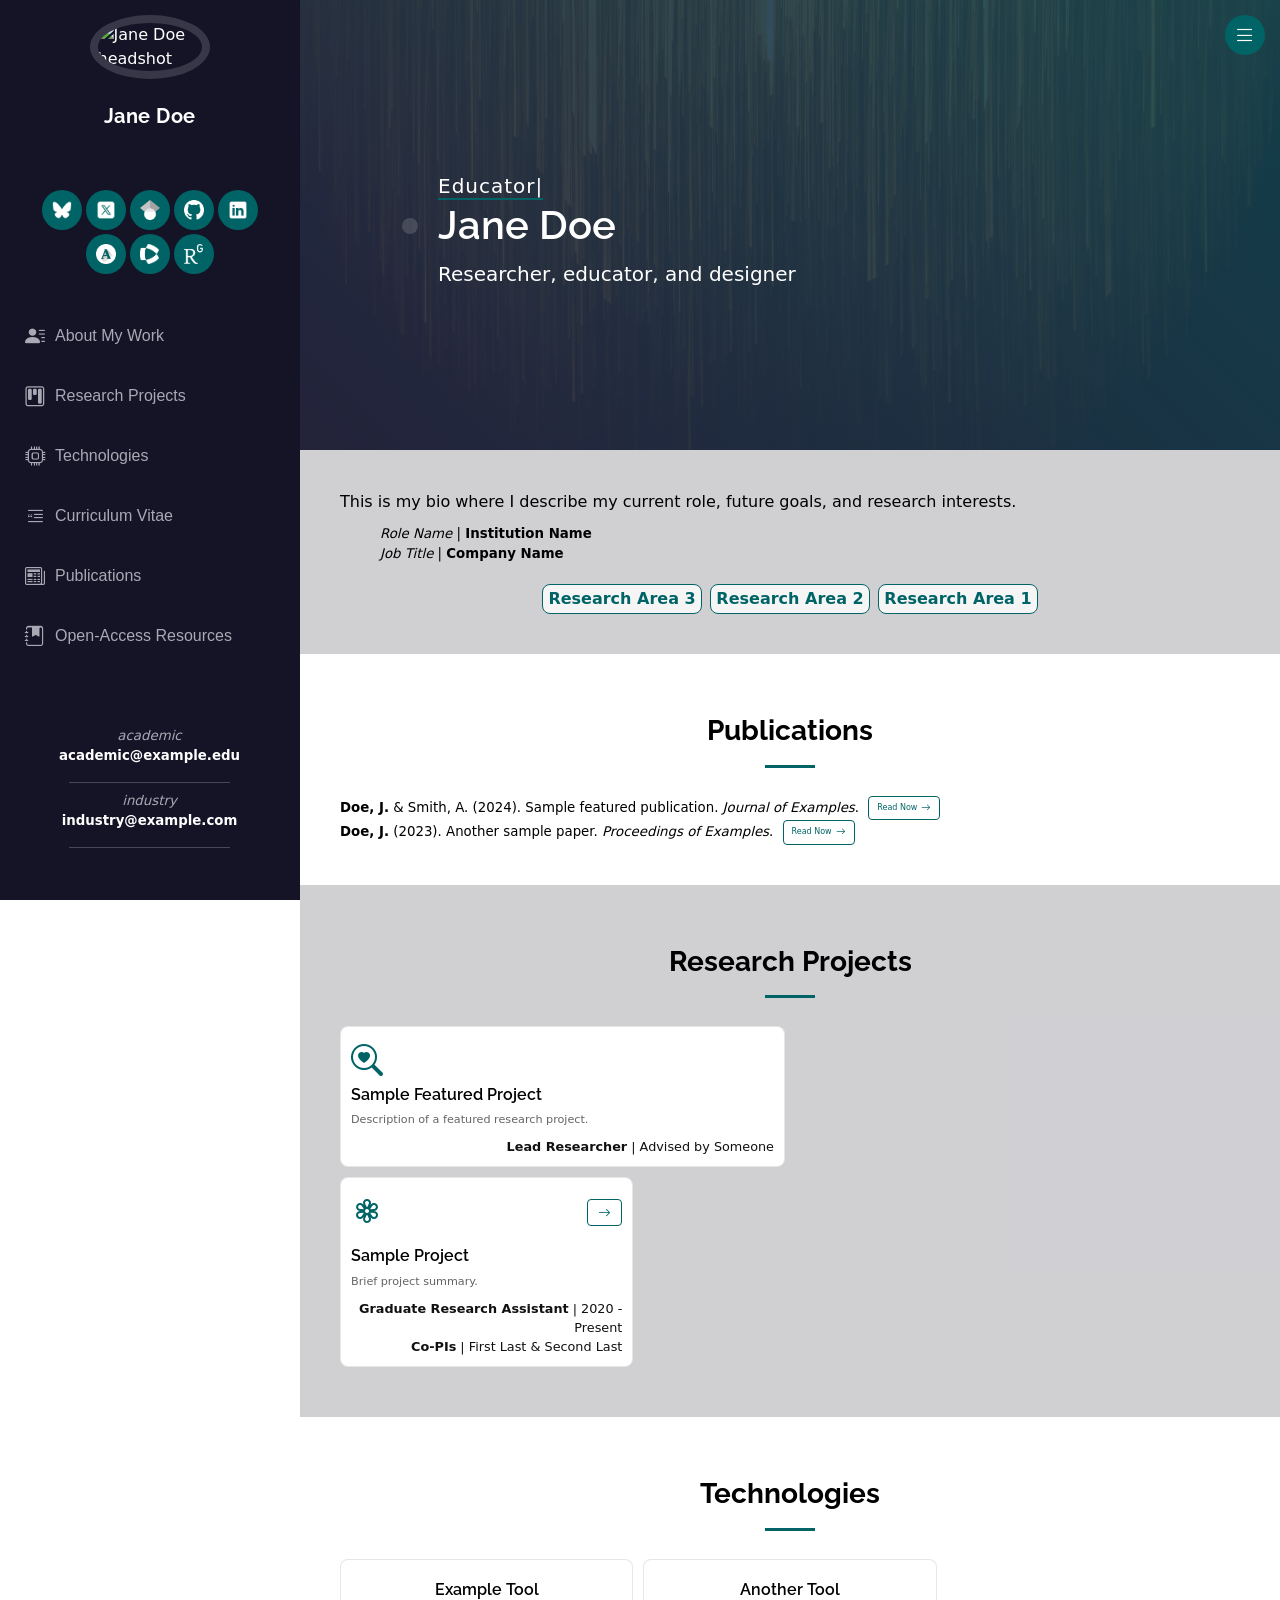
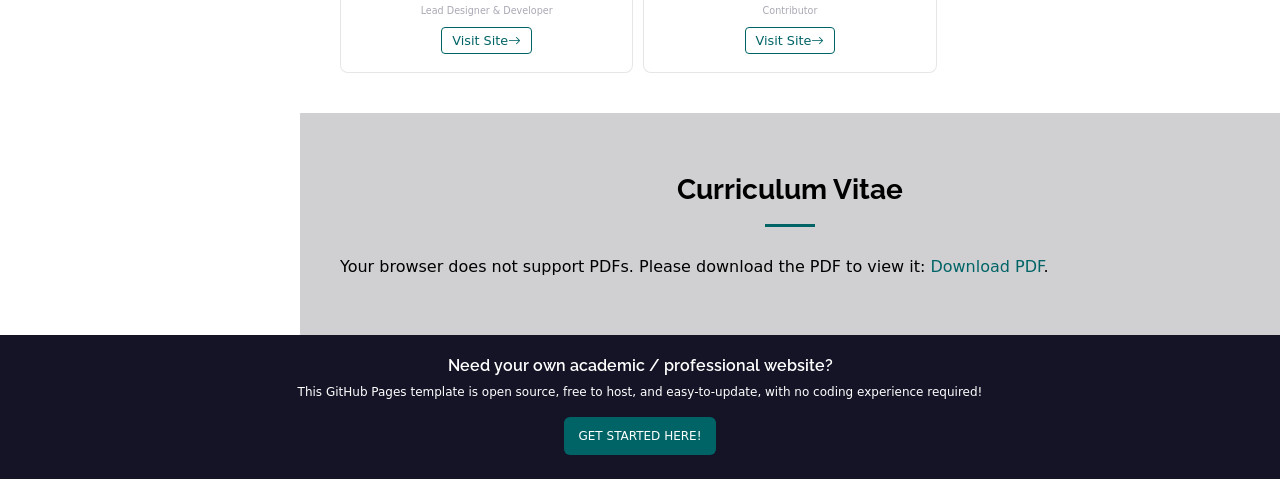
==== index.html @ c2b04e39 "Initial commit" ====
<!DOCTYPE html>
<html lang="en">

<head>
  <meta charset="utf-8">
  <meta content="width=device-width, initial-scale=1.0" name="viewport">
  <title>Portfolio</title>
  <meta content="" name="description">
  <meta content="" name="keywords">
  <link rel="icon" href="assets/img/icons/moon-stars.svg" />

  <!-- Fonts -->
  <link href="https://fonts.googleapis.com" rel="preconnect">
  <link href="https://fonts.gstatic.com" rel="preconnect" crossorigin>
  <link href="https://fonts.googleapis.com/css2?family=Roboto:ital,wght@0,100;0,300;0,400;0,500;0,700;0,900;1,100;1,300;1,400;1,500;1,700;1,800;1,900&family=Poppins:ital,wght@0,100;0,200;0,300;0,400;0,500;0,600;0,700;0,800;0,900;1,100;1,200;1,300;1,400;1,500;1,600;1,700;1,800;1,900&family=Raleway:ital,wght@0,100;0,200;0,300;0,400;0,500;0,600;0,700;0,800;0,900;1,100;1,200;1,300;1,400;1,500;1,600;1,700;1,800;1,900&display=swap" rel="stylesheet">

  <!-- Vendor CSS Files -->
  <link href="assets/vendor/bootstrap/css/bootstrap.min.css" rel="stylesheet">
  <link href="assets/vendor/bootstrap-icons/bootstrap-icons.css" rel="stylesheet">
  <link href="assets/vendor/aos/aos.css" rel="stylesheet">
  <link href="assets/vendor/glightbox/css/glightbox.min.css" rel="stylesheet">
  <link href="assets/vendor/swiper/swiper-bundle.min.css" rel="stylesheet">

  <!-- Vendor JS Files -->
  <script src="assets/vendor/bootstrap/js/bootstrap.bundle.min.js"></script>
  <script src="assets/vendor/php-email-form/validate.js"></script>
  <script src="assets/vendor/aos/aos.js"></script>
  <script src="assets/vendor/typed.js/typed.umd.js"></script>
  <script src="assets/vendor/purecounter/purecounter_vanilla.js"></script>
  <script src="assets/vendor/waypoints/noframework.waypoints.js"></script>
  <script src="assets/vendor/glightbox/js/glightbox.min.js"></script>
  <script src="assets/vendor/imagesloaded/imagesloaded.pkgd.min.js"></script>
  <script src="assets/vendor/isotope-layout/isotope.pkgd.min.js"></script>
  <script src="assets/vendor/swiper/swiper-bundle.min.js"></script>

  <!-- Custom CSS Files -->
  <link href="assets/css/index.css" rel="stylesheet">
  <link href="assets/css/global.css" rel="stylesheet">
  <link href="assets/css/navigation.css" rel="stylesheet">

  <!-- Custom JS Files -->
  <script src="assets/js/global.js" defer></script>
  <script src="assets/js/index.js" defer></script>
  <script src="assets/js/index-content.js" defer></script>
  <script src="assets/js/index-preferences.js" defer></script>
  <script src="assets/js/navigation.js" defer></script>
  <script src="assets/js/navigation-content.js" defer></script>
</head>

<body class="index-page">
  <div id="navigation-include"></div>
  <main class="main">

<!-- HERO (primary) -->
<section id="hero-home" class="hero primary">
  <div class="background-container">
    <img src="assets/img/hero-image.jpg" alt="" data-aos="fade-in">
  </div>

  <div class="container" data-aos="fade-up" data-aos-delay="100">
    <div class="headshot-container">
      <img src="assets/img/profile-headshot.png" alt="">
    </div>
    <div class="text-container">
      <p><span class="typed"></span></p>
      <h1 id="site-name"></h1>
      <p class="emphasize" id="site-tagline"></p>
    </div>
  </div>
</section>

    <!-- About Section -->
    <section id="about" class="about section alt-section" data-aos="fade-up">
      <div class="content-container">
        <div class="about-container">
          <p id="about-text"></p>
        </div>
        <div class="about-list" id="about-roles"></div>
      </div>
      <div class="content-container" id="research-topics"></div>


    </section>

    <!-- About Section -->
    <section id="publications" class="publications section " data-aos="fade-up">
      <div class="container section-title ">
        <h2>Featured Publications</h2>
      </div>
      <div class="content-container">
        <div class="pubs-list" id="publications-list"></div>
      </div>

    </section>

    <!-- Projects Section -->
    <section id="projects" class="research projects section alt-section" data-aos="fade-up">
      <div class="container section-title">
        <h2>Research Projects</h2>
      </div>
      <div class="content-container">
        <div class="container-tiles-featured" id="projects-featured"></div>
        <div class="container-tiles-other" id="projects-other"></div>
      </div>
    </section>

    <!-- Technologies Section -->
    <section id="technologies" class="technologies section" data-aos="fade-up">

      <div class="container section-title" >
        <h2>Technologies</h2>
      </div>
      <div class="content-container">
        <div class="container-tiles" id="technologies-list"></div>
      </div>
    </section>
    
    <!-- CV Upload -->
     <section id="cv" class="cv section alt-section"data-aos="fade-up">
      <div class="container section-title" >
        <h2>Curriculum Vitae</h2>
      </div>
      <div class="pdf-container">
        <object data="assets/data/cv.pdf" type="application/pdf" width="100%" height="600px">
          <p>Your browser does not support PDFs. Please download the PDF to view it:
            <a href="assets/data/cv.pdf">Download PDF</a>.
          </p>
        </object>
      </div>
    </section>

  </main>

  <div id="footer-include"></div>

</body>
</html>
---- assets/css/index.css ----
/*--------------------------------------------------------------
# Hero Section
--------------------------------------------------------------*/


.hero .background-container img {
  position: absolute;
  inset: 0;
  display: block;
  width: 100%;
  height: 100%;
  object-fit: cover;
  z-index: 1;
  /* Place image behind everything */
}

.hero::before {
  content: '';
  position: absolute;
  inset: 0;
  background: linear-gradient(45deg, var(--hero-overlay-start), var(--hero-overlay-end));
  /* Gradient overlay */
  z-index: 2;
  /* Overlay above the image */
}

.hero .container {
  position: relative;
  z-index: 3;
  /* Ensure content is on top of the overlay */
  color: var(--contrast-color);
  /* Optional: Ensure text is readable */
  display: flex;
  flex-wrap: wrap;
  /* Allow items to wrap on smaller screens */
  align-items: center;
  justify-content: center;
  gap: 20px;
  /* Add spacing between elements */
  text-align: center;
  left: 50px;
}

.hero .headshot-container {
  flex: 0 0 auto;
  /* Ensure the headshot does not grow or shrink */
  max-width: 250px;
  /* Limit the width of the headshot */
  text-align: center;
}

.hero .headshot-container img {
  width: 100%;
  /* Ensure the image scales within its container */
  height: auto;
  border: 8px solid color-mix(in srgb, var(--default-color), transparent 85%);
  object-fit: cover;
  border-radius: 50%;
  /* Make it circular if needed */
  border: 8px solid color-mix(in srgb, var(--contrast-color), transparent 85%);

}

.hero .text-container {
  flex: 1;
  /* Allow the text to take up the remaining space */
  text-align: left;
}

.hero h2 {
  margin: 0;
  font-size: 48px;
  /* Adjust font size */
  font-weight: 700;
}

.hero p {
  margin: 10px 0 0 0;
  font-size: 20px;
  /* Adjust font size */
}

.hero p span {
  letter-spacing: 1px;
  border-bottom: 2px solid var(--accent-color);
}

.emphasize {
  color: var(--contrast-color);
  font-family: inherit;
  font-weight: lighter;
}
@media (max-width: 1200px) {
  .hero {
    flex-direction: column;
    /* Stack items vertically */
    text-align: center;
  }

  .hero .headshot-container {
    max-width: 150px;
    /* Adjust headshot size on smaller screens */
    margin-bottom: 15px;
  }
    .hero .container {
      left: 0px;
    }

  .hero h2 {
    font-size: 28px;
    /* Adjust for smaller screens */
  }

  .hero p {
    font-size: 18px;
    /* Adjust for smaller screens */
  }
}

/*--------------------------------------------------------------
# About Section
--------------------------------------------------------------*/

.about .content h2 {
  font-weight: 700;
  font-size: 24px;
}

.about-container {
  padding-bottom: 10px;
}

.about-list {
  padding-left: 40px;
  font-size: smaller;
}

.about .content ul {
  list-style: none;
  padding: 0;
}

.about .content ul li {
  margin-bottom: 20px;
  display: flex;
  align-items: center;
}

.about .content ul strong {
  margin-right: 10px;
}

.about .content ul i {
  font-size: 16px;
  margin-right: 5px;
  color: var(--accent-color);
  line-height: 0;
}

/*--------------------------------------------------------------
# Topics Section
--------------------------------------------------------------*/

#research-topics {
  margin-top: 20px;
  display: flex;
  flex-wrap: wrap;
  justify-content: center;  
  gap: 8px;                 
}

.topic-tile {
  background-color: color-mix(in srgb, var(--surface-color) 80%, transparent);
  border: 1px solid color-mix(in srgb, var(--accent-color) 100%, transparent);
  color: var(--accent-color);
  border-radius: 8px;   
  padding: 4pt;             
  display: inline-flex;   
  align-items: center;
  justify-content: center;
  white-space: nowrap;     
  line-height: 1.1;
  font-weight: 600;
  transition: transform 0.2s ease, box-shadow 0.2s ease;
}

/* Optional hover polish */
.topic-tile:hover {
  transform: translateY(-2px);
  box-shadow: 0 4px 10px color-mix(in srgb, var(--default-color), transparent 90%);
}

/*--------------------------------------------------------------
# PROJECTS Section
--------------------------------------------------------------*/

.projects .container-tiles-featured {
  display: grid;
  grid-template-columns: repeat(2, 1fr);
  gap: 10px;
  grid-auto-rows: minmax(100px, auto);
  padding-bottom: 10px;

}

.projects .container-tiles-other {
  display: grid;
  grid-template-columns: repeat(3, 1fr);
  gap: 10px;
  grid-auto-rows: minmax(100px, auto);
  padding-bottom: 10px;

}

.project-tile {
  background-color: var(--surface-color);
  border: 1px solid color-mix(in srgb, var(--default-color), transparent 90%);
  border-radius: 8px;
  padding: 10px;
  transition: transform 0.3s ease, box-shadow 0.3s ease;
  align-content: start;
}

.project-tile:hover {
  transform: translateY(-5px);
  box-shadow: 0 8px 20px color-mix(in srgb, var(--default-color), transparent 90%);
}

.project-tile .icon {
  color: var(--accent-color);
  font-size: 2rem;
  margin-right: 15px;
}

.project-tile .title {
  font-size: 1rem;
  font-weight: 600;
  margin-bottom: 10px;
}

.project-tile .description {
  font-size: .7rem;
  line-height: 1.15;
  text-align: left;
  font-weight: 150px;
  color: color-mix(in srgb, var(--default-color), transparent 35%);
  padding-bottom: 10px;
}

.project-tile .role,
.project-tile .principles {
  font-size: 0.8rem;
  font-weight: 200px;
  color: var(--default-color);
  text-align: right;
  margin: 0;
  padding: 0;
}

.project-tile .tile-header {
  display: flex;
  justify-content: space-between;
  align-items: center;
  margin-bottom: 10px;
}

.project-tile .tile-header .icon {
  color: var(--accent-color);
  font-size: 2rem;
  flex-shrink: 0;
}

.project-tile .tile-header .tile-link-container {
  flex-shrink: 0;
}

.project-tile .tile-header .tile-link-container a {
  font-size: 0.8rem;
  font-weight: 500;
  color: var(--accent-color);
  text-decoration: none;
  border: 1px solid var(--accent-color);
  padding: 5px 10px;
  border-radius: 4px;
  transition: background-color 0.3s ease, color 0.3s ease;
}

.project-tile .tile-header .tile-link-container a:hover {
  background-color: var(--accent-color);
  color: var(--contrast-color);
}

/*--------------------------------------------------------------
# Technologies Section
--------------------------------------------------------------*/

.technologies .container-tiles {
  display: grid;
  grid-template-columns: repeat(3, 1fr);
  gap: 10px;
  grid-auto-rows: minmax(100px, auto);
}

.technologies .technologies-content {
  position: relative;
  overflow: hidden;
  display: flex;
  flex-direction: column;
  justify-content: space-between;
  align-items: center;
  height: 300px;
  border: 1px solid color-mix(in srgb, var(--default-color), transparent 90%);
  border-radius: 8px;
  padding: 20px;
  transition: transform 0.3s ease, box-shadow 0.3s ease;
}

.technologies .technologies-content:hover {
  transform: translateY(-5px);
  box-shadow: 0 8px 20px color-mix(in srgb, var(--default-color), transparent 90%);
}

.technologies .tile-header h4 {
  margin: 0;
  font-size: 1rem;
  font-weight: 600;
  text-align: center;
}

.technologies .tile-header p {
  margin: 5px 0 10px;
  font-size: 0.6rem;
  text-align: center;
  color: var(--nav-color);
}

.technologies .tile-footer {
  text-align: center;
  width: 100%;
}

.technologies .tile-footer .tile-link {
  text-decoration: none;
  font-size: 0.8rem;
  font-weight: 500;
  color: var(--accent-color);
  border: 1px solid var(--accent-color);
  padding: 5px 10px;
  border-radius: 4px;
  transition: background-color 0.3s ease, color 0.3s ease;
}

.technologies .tile-footer .tile-link:hover {
  background-color: var(--accent-color);
  color: var(--contrast-color);
}

/* Responsive adjustments for smaller screens */
@media (max-width: 750px) {
  .technologies .isotope-container {
    grid-template-columns: 1fr;
    /* One tile per row on smaller screens */
  }

  .technologies .technologies-content {
    height: auto;
    padding: 15px;
  }
}

.custom-tile {
  display: flex;
  flex-direction: column;
  align-items: center;
  justify-content: space-between;
  padding: 20px;
  background-color: var(--surface-color);
  border: 1px solid color-mix(in srgb, var(--default-color), transparent 90%);
  border-radius: 8px;
  transition: transform 0.3s ease, box-shadow 0.3s ease;
}

.custom-tile:hover {
  transform: translateY(-5px);
  box-shadow: 0 8px 20px color-mix(in srgb, var(--default-color), transparent 90%);
}

.tile-header h4 {
  margin: 0;
  font-size: 1.25rem;
  font-weight: 600;
  text-align: center;
}

.tile-header p {
  margin: 5px 0 10px;
  font-size: 0.9rem;
  text-align: center;
  color: var(--nav-color);
}

.tile-body {
  margin: 10px 0;
}

.tile-icon {
  color: var(--accent-color);
}

.tile-footer .tile-link {
  text-decoration: none;
  font-size: 0.8rem;
  font-weight: 500;
  color: var(--accent-color);
  border: 1px solid var(--accent-color);
  padding: 5px 10px;
  border-radius: 4px;
  transition: background-color 0.3s ease, color 0.3s ease;
}

.tile-footer .tile-link:hover {
  background-color: var(--accent-color);
  color: var(--contrast-color);
}

/*--------------------------------------------------------------
# Featured Publications Section
--------------------------------------------------------------*/

.pubs-list .tile-link {
  display: inline-flex; 
  align-items: center;
  gap: 4px; 
  text-decoration: none;
  font-size: 0.5rem;
  font-weight: 500;
  color: var(--accent-color);
  border: 1px solid var(--accent-color);
  padding: 4px 8px; 
  border-radius: 4px;
  transition: background-color 0.3s ease, color 0.3s ease;
  margin-left: 5px; 
  white-space: nowrap; 
}

.pubs-list .tile-link:hover {
  background-color: var(--accent-color);
  color: var(--contrast-color);
}

.pubs-list .tile-link i {
  font-size: 0.6rem;
}
.pubs-list p {
  margin: 0; 
  padding-left: 20px; 
  text-indent: -20px; 
  font-size: smaller; 
  line-height: 1.5; 
  position: relative;
}

.pubs-list p a {
  display: inline-block; 
  margin-left: 10px; 
  text-indent: 0; 
  vertical-align: middle; 
}
---- assets/css/global.css ----
:root {
  /* =========================
     Fonts
     ========================= */
  --default-font: "Lato", system-ui, -apple-system, "Segoe UI", Roboto, "Helvetica Neue", Arial, "Noto Sans", "Liberation Sans", sans-serif, "Apple Color Emoji", "Segoe UI Emoji", "Segoe UI Symbol", "Noto Color Emoji";
  --heading-font: "Raleway", sans-serif;
  --nav-font: "Lato", sans-serif;

  /* =========================
     Semantic color tokens (preferred)
     ========================= */
  /* Core surfaces & text */
  --background-color: #ffffff;            /* Page background (body/sections) */
  --color-surface: #ffffff;       /* Cards/panels/tiles */
  --color-surface-2: #f8f9fa;     /* Alternate surface for subtle contrast */
  --color-text: black;            /* Body text */
  --color-heading: black;         /* Headings/titles */
  --color-text-muted: #6c757d;    /* Metadata/captions */
  --color-text-subtle: #555555;   /* Descriptions/softer copy */
  --color-border: #e0e0e0;        /* Dividers & tile borders */

  /* Brand / accent */
  --dark-accent: #151427;         /* Background of nav pane & tile borders */
  --bright-accent: #006466;        /* Links, buttons, highlights, icons */
  --color-on-accent: #ffffff;     /* Text/icons that sit on accent backgrounds */

  /* Effects */
  --shadow-lg: 0 8px 20px rgba(0, 0, 0, 0.1); /* Tile/button hover elevation */

  /* Hero overlay (two-stop gradient over hero image) */
  --hero-overlay-start: var(--dark-accent);
  --hero-overlay-end: var(--bright-accent);

  /* Accent washes (soft tinted backgrounds for chips/tiles) */
  --accent-wash-dark: color-mix(in srgb, var(--dark-accent) 20%, transparent);
  --accent-wash-bright: color-mix(in srgb, var(--bright-accent) 20%, transparent);

  /* Global behavior */
  scroll-behavior: smooth;
}


/*--------------------------------------------------------------
# General Styling & Shared Classes
--------------------------------------------------------------*/
body {
  color: var(--color-text);
  background-color: var(--color-bg);
  font-family: var(--default-font);
  
}

a {
  color: var(--bright-accent);
  text-decoration: none;
  transition: 0.3s;
}

a:hover {
  color: color-mix(in srgb, var(--bright-accent), transparent 25%);
}

h1,
h2,
h3,
h4,
h5,
h6 {
  font-family: var(--heading-font);
  font-weight: 600;
}


p,
a,
li,
span {
  font-family: var(--default-font);
  font-weight: 400;
}

#page-title {
  font-size: 2rem;
  font-weight: 600;
  color: var(--contrast-color);
}

#page-subtitle {
  font-size: 1.2rem;
  font-weight: 300;
  color: var(--contrast-color);
}

/*--------------------------------------------------------------
# Global Sections
--------------------------------------------------------------*/
.hero {
  width: 100%;
  position: relative;
  display: flex;
  align-items: center;
  justify-content: center;
  overflow: hidden;
}

.hero.primary {
  min-height: 50vh;
  padding-left: 40px;
}

.hero.primary .background-container { display: block; }

.hero.secondary {
  width: 100%;
  min-height: 20vh;
  background-color: var(--accent-color);
  color: var(--contrast-color);
  padding: 24px 0;  
}

.hero.secondary .background-container { display: none; }

.section {
  color: var(--color-text);
  background-color: var(--background-color);
  padding: 40px 40px; 
  overflow: clip;
}

.alt-section {
  background-color: var(--accent-wash-dark)
}

.section .content-container {
  margin: 0 auto; 
  max-width: 1200px;
}


/*--------------------------------------------------------------
# Global Footer
--------------------------------------------------------------*/

.footer {
  color: var(--color-text);
  background-color: var(--color-bg);
  font-size: 14px;
  padding: 40px 0;
  position: relative;
  border-top: 1px solid color-mix(in srgb, var(--color-text), transparent 90%);
}

.footer .copyright p {
  margin-bottom: 0;
}

.footer .credits {
  margin-top: 4px;
  font-size: 13px;
  text-align: center;
}

/*--------------------------------------------------------------
# Preloader
--------------------------------------------------------------*/
#preloader {
  position: fixed;
  inset: 0;
  z-index: 999999;
  overflow: hidden;
  background: var(--color-bg);
  transition: all 0.6s ease-out;
}

#preloader:before {
  content: "";
  position: fixed;
  top: calc(50% - 30px);
  left: calc(50% - 30px);
  border: 6px solid var(--color-on-accent);
  border-color: var(--bright-accent) transparent var(--bright-accent) transparent;
  border-radius: 50%;
  width: 60px;
  height: 60px;
  animation: animate-preloader 1.5s linear infinite;
}

@keyframes animate-preloader {
  0% {
    transform: rotate(0deg);
  }

  100% {
    transform: rotate(360deg);
  }
}

/*--------------------------------------------------------------
# Scroll Top Button
--------------------------------------------------------------*/
.scroll-top {
  position: fixed;
  visibility: hidden;
  opacity: 0;
  right: 15px;
  bottom: -15px;
  z-index: 99999;
  background-color: var(--bright-accent);
  width: 44px;
  height: 44px;
  border-radius: 50px;
  transition: all 0.4s;
}

.scroll-top i {
  font-size: 24px;
  color: var(--color-on-accent);
  line-height: 0;
}

.scroll-top:hover {
  background-color: color-mix(in srgb, var(--bright-accent), transparent 20%);
  color: var(--color-on-accent);
}

.scroll-top.active {
  visibility: visible;
  opacity: 1;
  bottom: 15px;
}

/*--------------------------------------------------------------
# Disable aos animation delay on mobile devices
--------------------------------------------------------------*/
@media screen and (max-width: 750px) {
  [data-aos-delay] {
    transition-delay: 0 !important;
  }
}



/*--------------------------------------------------------------
# Global Section Titles
--------------------------------------------------------------*/
.section-title {
  position: relative;
  text-align: center; /* Center-align titles for consistency */
  padding: 20px;
}

.section-title h2 {
  padding-bottom: 20px;
  font-size: 28px;
  font-weight: 700;
  position: relative;
}

.section-title h2:after {
  content: "";
  position: absolute;
  display: block;
  width: 50px;
  height: 3px;
  background: var(--bright-accent);
  left: 50%;
  transform: translateX(-50%);
  bottom: 0;
}

.section-title p {
  font-size: 16px; 
  color: var(--nav-fg);
}

/*--------------------------------------------------------------
# Responsive Adjustments for Sections
--------------------------------------------------------------*/
@media (max-width: 750px) {
  .section {
    padding: 30px 15px; /* Reduce padding for smaller screens */
  }

  .section-title h2 {
    font-size: 24px; /* Adjust title size for smaller screens */
  }

  .section-title p {
    font-size: 14px; /* Adjust subtitle size for smaller screens */
  }

  .section .content-container {
    padding: 0 10px; /* Reduce padding for smaller screens */
  }
}

.content-container p {
  margin-bottom: 0;
}


/*--------------------------------------------------------------
# Global Footer
--------------------------------------------------------------*/

.footer {
  color: var(--contrast-color);
  background-color: var(--dark-accent);
  font-size: 12px;
  padding: 20px;
  position: relative;
  border-top: 1px solid color-mix(in srgb, var(--default-color), transparent 90%);
  gap: 10px;
  text-align: center;
}

.access-button {
  display: inline-block;
  font-weight: 500;
  width: fit-content;
  color: var(--contrast-color);
  background-color: var(--accent-color);
  padding: 10px 14px;
  border-radius: 6px;
  text-align: center;
  text-transform: uppercase;
  transition: transform .2s ease, box-shadow .2s ease, background-color .2s ease;
}

.access-button:hover,
.access-button:focus-visible {
  transform: translateY(-5px);
  box-shadow: 0 8px 20px rgba(0,0,0,.1);
  color: var(--nav-color);
  background-color: var(--mid2-teal);
  cursor: pointer;
}
---- assets/css/navigation.css ----
/* Navigation Menu Link Styling */
.navmenu a {
  font-family: var(--nav-font);
  font-weight: 700;
}

/*--------------------------------------------------------------
# Global navigation
--------------------------------------------------------------*/
.navigation {
  color: var(--contrast-color);
  background-color: var(--dark-accent);

  position: fixed;
  top: 0;
  left: -300px;
  bottom: 0;
  padding: 0 15px;
  width: 300px;
  transition: left 0.3s, background-color 0.3s;
  overflow-y: auto;
  z-index: 1100;
  border-right: 1px solid color-mix(in srgb, var(--default-color), transparent 90%);
}
.sitename {
  padding-bottom: 40px;
}

.navigation.navigation-show {
  left: 0;
}

.navigation .profile-img img {
  margin: 15px auto;
  display: block;
  width: 120px;
  border: 8px solid color-mix(in srgb, var(--contrast-color), transparent 85%);
}

.navigation .logo {
  line-height: 1;
  margin-bottom: 15px;
}

.navigation .logo img {
  max-height: 32px;
  margin-right: 8px;
}

.navigation .logo h1 {
  font-size: 18px;
  margin: 0;
  font-weight: 700;
  color: var(--heading-color);
}

.navigation .social-links {
  margin: 0 0 20px 0;
}

/* Divider scoped to navigation */
.navigation hr {
  border: none;
  border-top: 1px solid var(--border-color);
  width: 60%;
  margin: 0.5rem auto;
}

/*--------------------------------------------------------------
# Social buttons (scoped to navigation)
--------------------------------------------------------------*/

.social-links {
  padding: 10px
}
.navigation .social-button {
  display: inline-flex;
  align-items: center;
  justify-content: center;
  width: 40px;
  height: 40px;
  background-color: var(--accent-color);
  border-radius: 50%;
  text-decoration: none;
  transition: background-color 0.3s ease, transform 0.3s ease, color 0.3s ease;
  margin: 2px 2px;
  text-align: center;
  color: var(--color-on-accent, var(--contrast-color));
}

.navigation .social-button:hover {
  background-color: color-mix(in srgb, var(--accent-color), transparent 15%);
  transform: scale(1.1);
  color: var(--color-on-accent, var(--contrast-color));
}

.navigation .social-icon {
  width: 20px;
  height: 20px;
  object-fit: contain;
}

/*--------------------------------------------------------------
# Navigation Toggle Button
--------------------------------------------------------------*/
.navigation .navigation-toggle {
  color: var(--contrast-color);
  background-color: var(--accent-color);
  font-size: 22px;
  display: flex;
  align-items: center;
  justify-content: center;
  width: 40px;
  height: 40px;
  border-radius: 50%;
  cursor: pointer;
  position: fixed;
  top: 15px;
  right: 15px;
  z-index: 9999;
  transition: background-color 0.3s;
}

.navigation .navigation-toggle:hover {
  background-color: color-mix(in srgb, var(--accent-color) 90%, white 15%);
}

/* Centered Site Name */
.navigation .sitename {
  text-align: center;
  font-size: 1.25rem;
  font-weight: 700;
  white-space: nowrap;
  overflow: hidden;
  text-overflow: ellipsis;
  margin: 10px 0;
  width: 100%;
  letter-spacing: 0.5px;
}

/*--------------------------------------------------------------
# Navigation Menu
--------------------------------------------------------------*/
.navmenu {
  padding: 0;
  z-index: 9997;
}

.navmenu ul {
  list-style: none;
  padding: 0 0 20px 0;
  margin: 0;
}

.navmenu a,
.navmenu a:focus {
  color: var(--nav-color);
  padding: 15px 10px;
  font-family: var(--nav-font);
  font-size: 16px;
  font-weight: 400;
  display: flex;
  align-items: center;
  white-space: nowrap;
  transition: color 0.3s;
  width: 100%;
}

.navmenu a .navicon,
.navmenu a:focus .navicon {
  font-size: 20px;
  margin-right: 10px;
}

.navmenu a:hover,
.navmenu .active,
.navmenu .active:focus {
  color: var(--nav-hover-color);
}

.navmenu a:hover .navicon,
.navmenu .active .navicon,
.navmenu .active:focus .navicon {
  color: var(--accent-color);
}

/*--------------------------------------------------------------
# Contact block (scoped to navigation)
--------------------------------------------------------------*/
.navigation .contact-container {
  padding-top: 40px;
  font-size: smaller;
  text-align: center;
}

.navigation .contact-container em {
  color: var(--nav-color);
}

/* Hide mobile nav toggle if not needed */
.mobile-nav-toggle {
  display: none;
}

/*--------------------------------------------------------------
# Layout shift when nav is open on wide screens
--------------------------------------------------------------*/
@media (min-width: 800px) {
  .navigation {
    left: 0;
  }

  .navigation.navigation-show ~ main,
  .navigation.navigation-show ~ #footer {
    margin-left: 300px;
    transition: margin-left 0.3s;
  }

  .navigation ~ main,
  .navigation ~ #footer {
    margin-left: 0;
    transition: margin-left 0.3s;
  }
}

/* Smooth transition always */
.main,
#footer {
  transition: margin-left 0.3s;
}
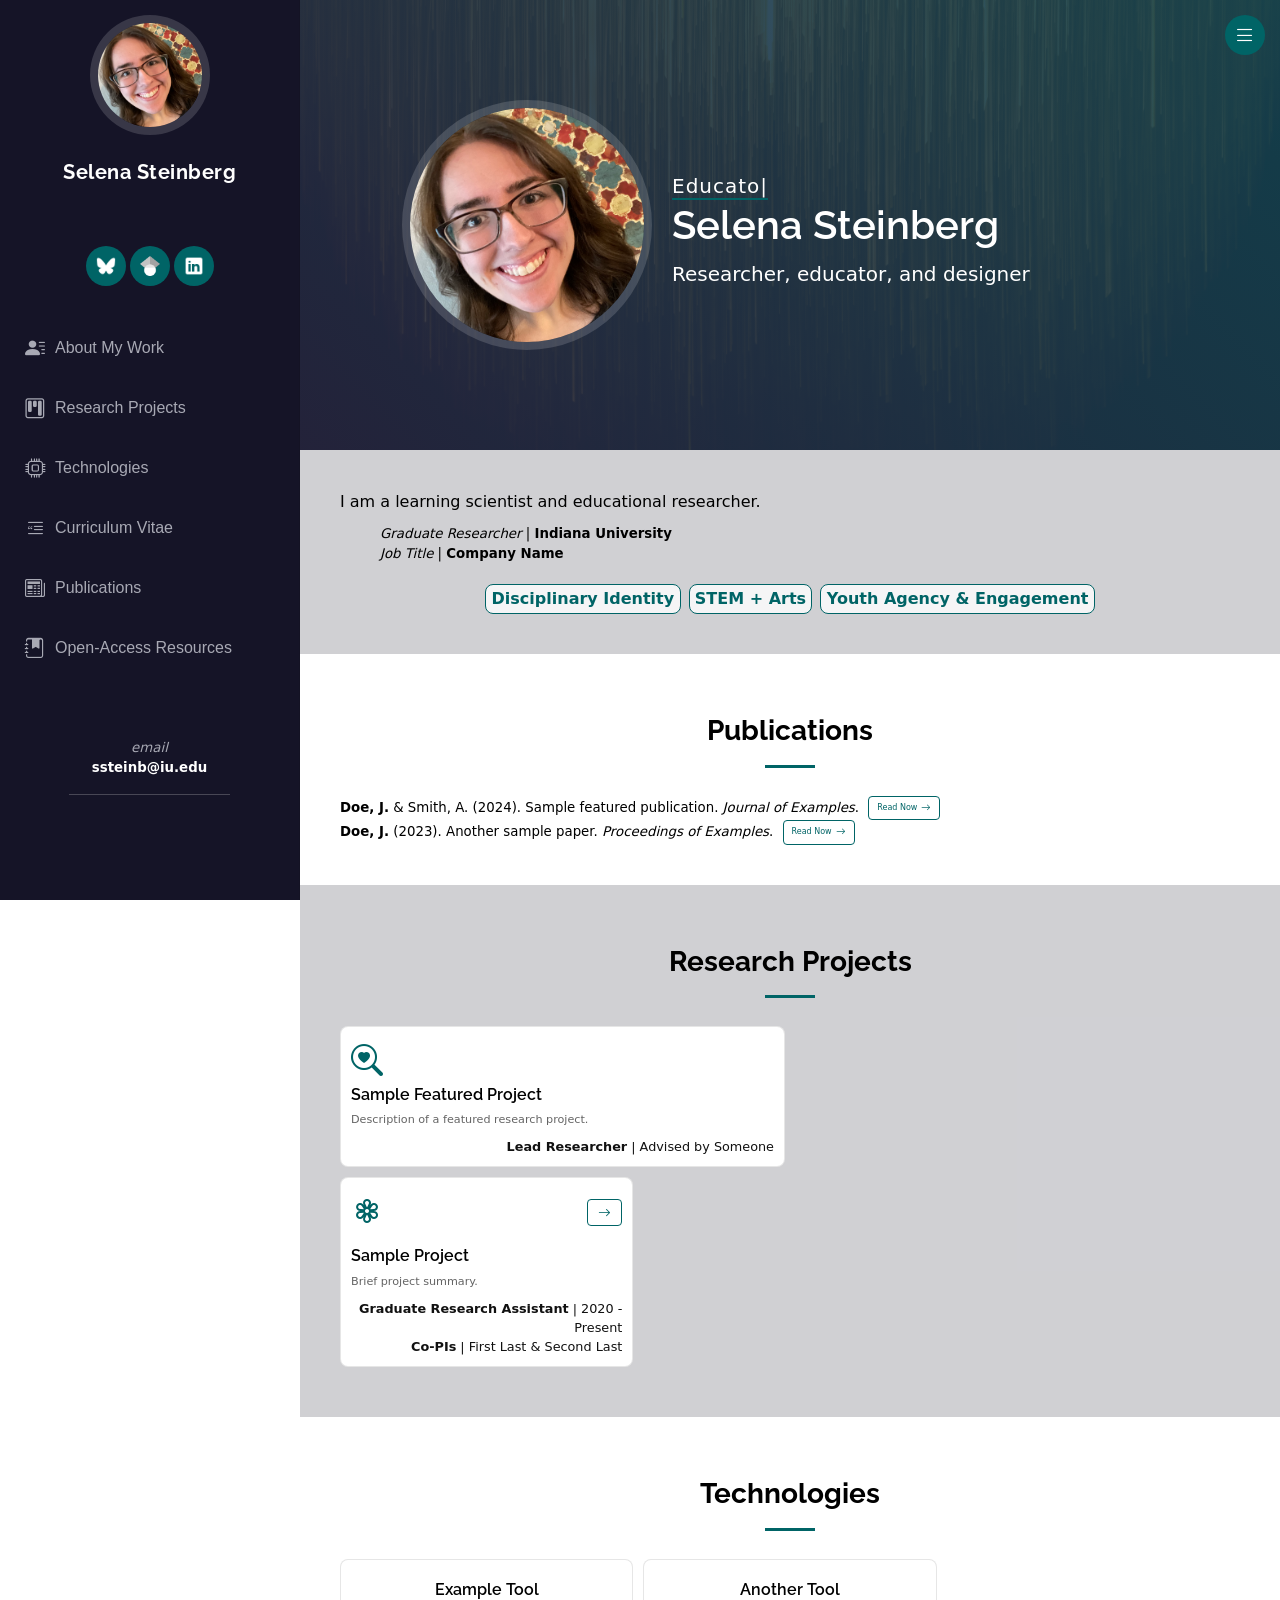
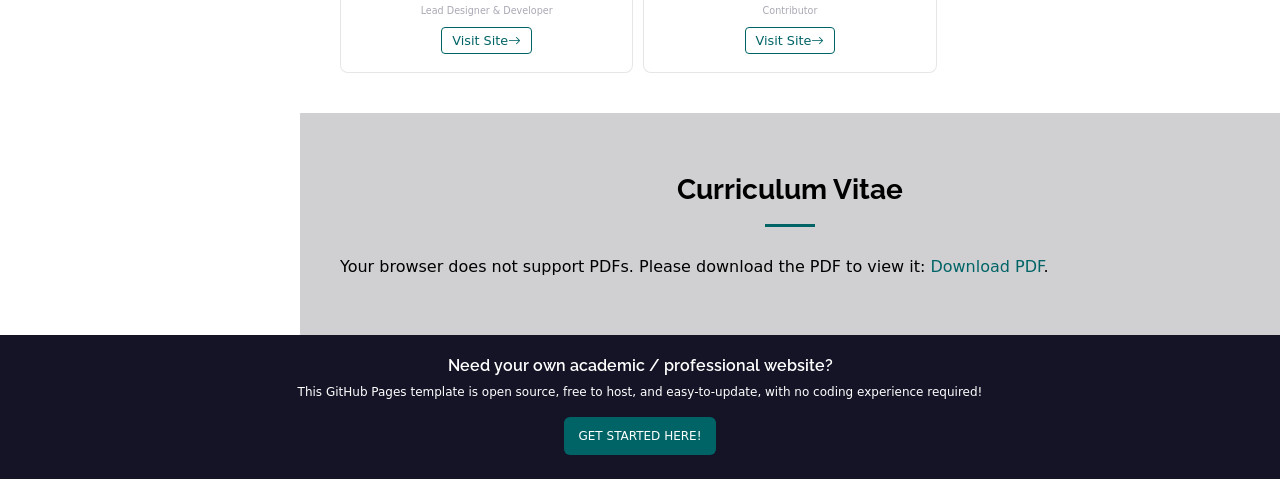
==== commit 9aa29edf: "change image file name" ====
--- a/index.html
+++ b/index.html
@@ -59,7 +59,7 @@
 
   <div class="container" data-aos="fade-up" data-aos-delay="100">
     <div class="headshot-container">
-      <img src="assets/img/profile-headshot.png" alt="">
+      <img src="assets/img/IMG_4536.jpeg" alt="">
     </div>
     <div class="text-container">
       <p><span class="typed"></span></p>
@@ -134,4 +134,4 @@
   <div id="footer-include"></div>
 
 </body>
-</html>+</html>
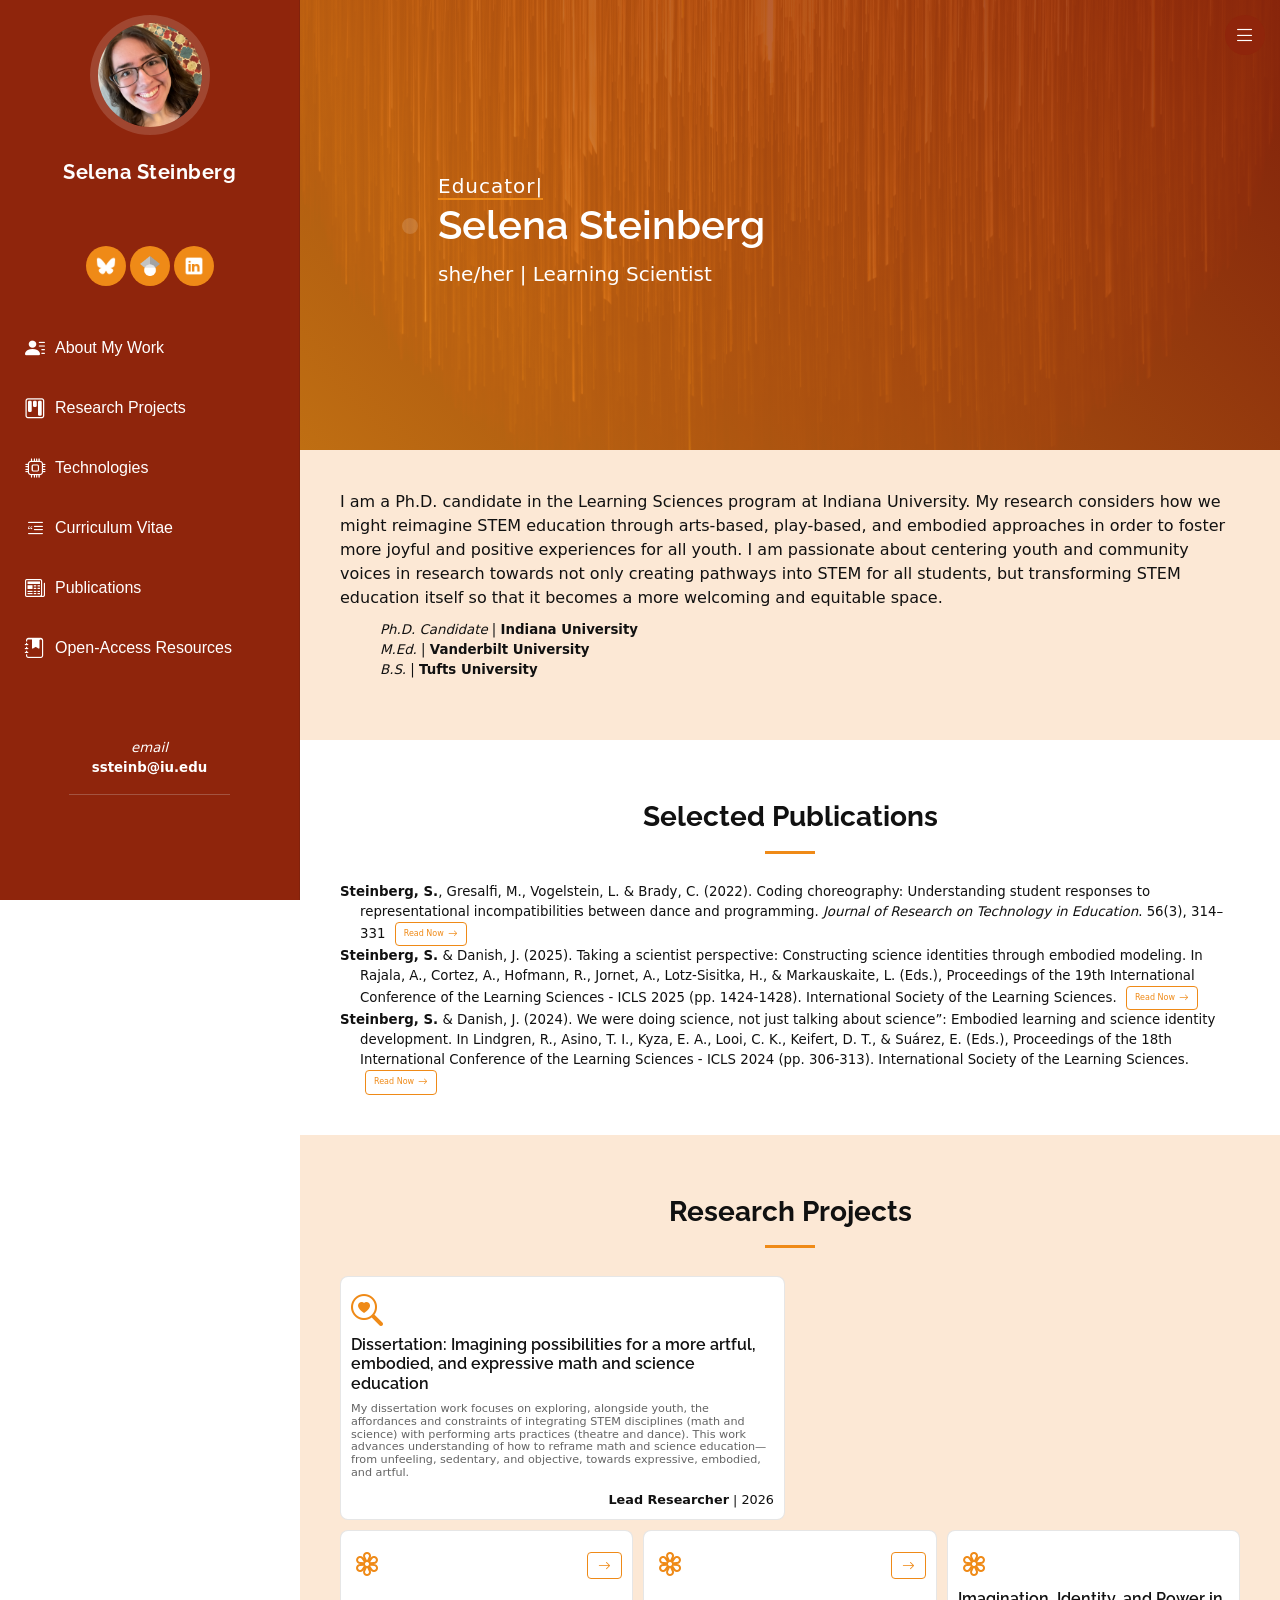
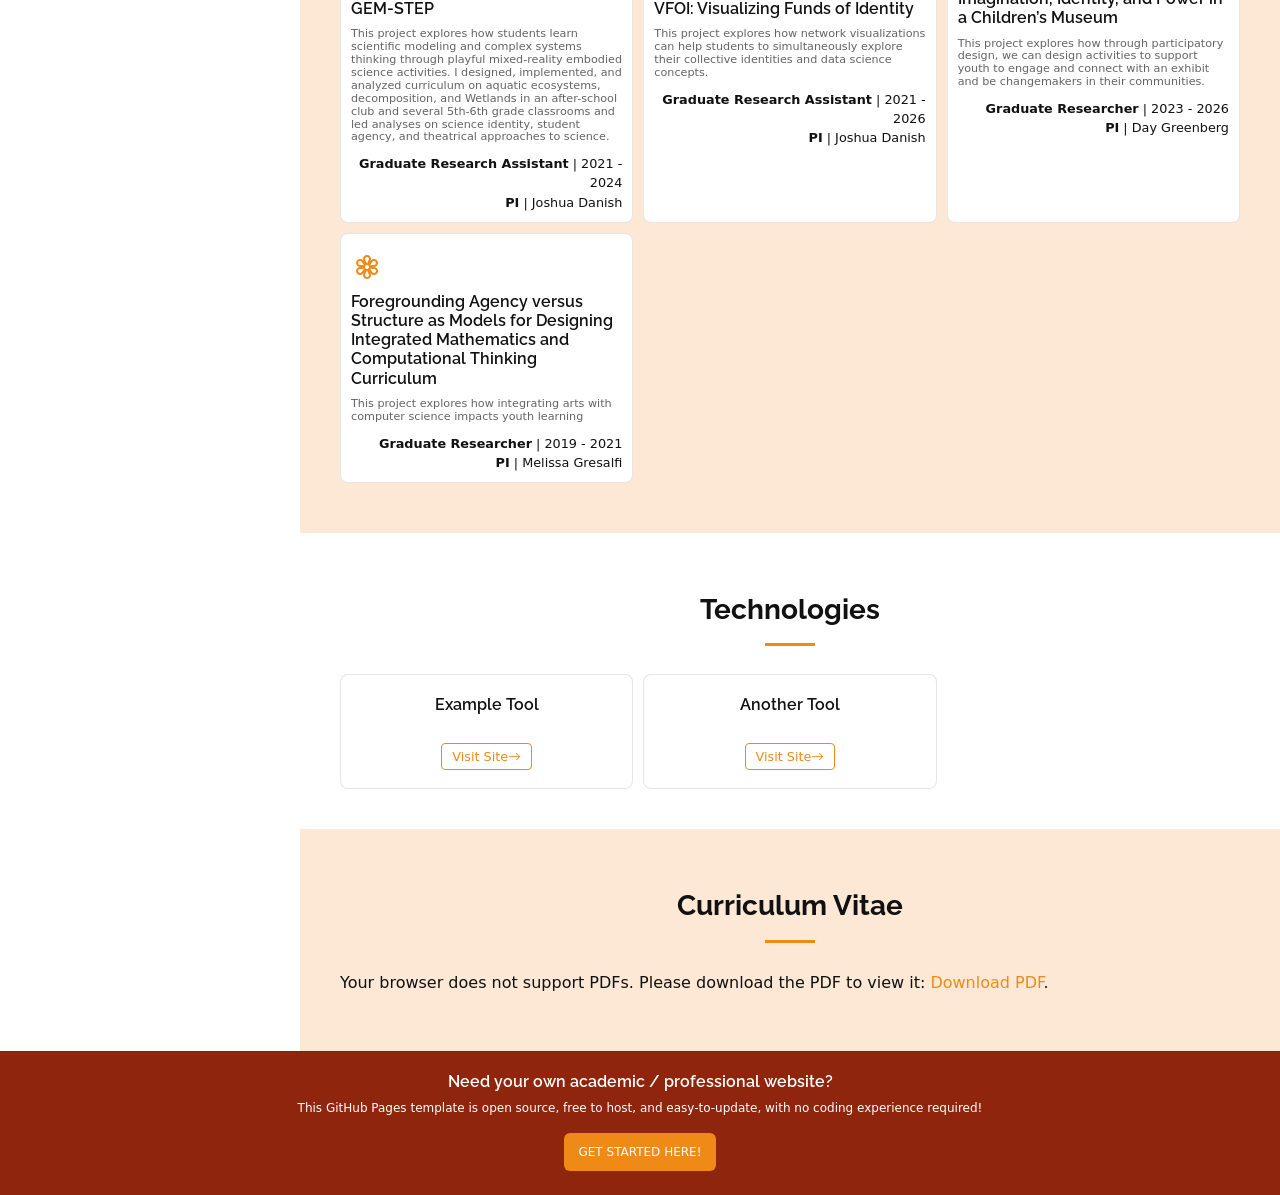
==== commit 5417f0d5: "Merge remote-tracking branch 'upstream/main'" ====
--- a/index.html
+++ b/index.html
@@ -59,7 +59,7 @@
 
   <div class="container" data-aos="fade-up" data-aos-delay="100">
     <div class="headshot-container">
-      <img src="assets/img/IMG_4536.jpeg" alt="">
+      <img src="assets/img/profile-headshot.png" alt="">
     </div>
     <div class="text-container">
       <p><span class="typed"></span></p>
@@ -134,4 +134,4 @@
   <div id="footer-include"></div>
 
 </body>
-</html>
+</html>
--- a/assets/css/index.css
+++ b/assets/css/index.css
@@ -4,8 +4,6 @@
 /*--------------------------------------------------------------
 # Hero Section
 --------------------------------------------------------------*/
-
-
 .hero .background-container img {
   position: absolute;
   inset: 0;
@@ -296,7 +294,6 @@
 /*--------------------------------------------------------------
 # Technologies Section
 --------------------------------------------------------------*/
-
 .technologies .container-tiles {
   display: grid;
   grid-template-columns: repeat(3, 1fr);
--- a/assets/css/global.css
+++ b/assets/css/global.css
@@ -7,33 +7,72 @@
   --nav-font: "Lato", sans-serif;
 
   /* =========================
-     Semantic color tokens (preferred)
+     Theme colors (defaults; overridden by site-preferences.json)
      ========================= */
   /* Core surfaces & text */
-  --background-color: #ffffff;            /* Page background (body/sections) */
-  --color-surface: #ffffff;       /* Cards/panels/tiles */
-  --color-surface-2: #f8f9fa;     /* Alternate surface for subtle contrast */
-  --color-text: black;            /* Body text */
-  --color-heading: black;         /* Headings/titles */
-  --color-text-muted: #6c757d;    /* Metadata/captions */
-  --color-text-subtle: #555555;   /* Descriptions/softer copy */
-  --color-border: #e0e0e0;        /* Dividers & tile borders */
-
-  /* Brand / accent */
-  --dark-accent: #151427;         /* Background of nav pane & tile borders */
-  --bright-accent: #006466;        /* Links, buttons, highlights, icons */
-  --color-on-accent: #ffffff;     /* Text/icons that sit on accent backgrounds */
+  --page-bg: #ffffff;               /* Body + section backgrounds */
+  --surface-color: #ffffff;         /* Cards/panels/tiles */
+  --surface-alt-color: #f8f9fa;     /* Alternate surface for contrast */
+  --text-color: #111111;            /* Body text */
+  --heading-color: #111111;         /* Headings/titles */
+  --text-muted-color: #6c757d;      /* Metadata/captions */
+  --text-subtle-color: #555555;     /* Descriptions/softer copy */
+  --border-color: #e0e0e0;          /* Dividers & tile borders */
+
+  /* Brand / accents */
+  --accent-color: #EF8A17;          /* Links, buttons, highlights */
+  --accent-contrast-color: #ffffff; /* Text/icons on accent */
+
+  /* Navigation */
+  --nav-text-color: #a8a9b4;
+  --nav-text-hover-color: #ffffff;
+  --nav-bg-color: #040b14;
+  --nav-toggle-bg-color: var(--accent-color);
+
+  /* Footer */
+  --footer-bg-color: var(--page-bg);
+
+  /* Badges */
+  --badge-bg: #3E1F47;
+
+  /* Hero overlay (two-stop gradient over hero image) */
+  --hero-overlay-start: rgba(239, 138, 23, 0.8);
+  --hero-overlay-end: rgba(143, 37, 12, 0.8);
+
+  /* Accent washes (soft tinted backgrounds for chips/tiles) */
+  --accent-wash-dark: color-mix(in srgb, var(--nav-bg-color) 20%, transparent);
+  --accent-wash-bright: color-mix(in srgb, var(--accent-color) 20%, transparent);
+
+  /* Section alternates */
+  --section-alt-bg-color: var(--accent-wash-dark);
 
   /* Effects */
-  --shadow-lg: 0 8px 20px rgba(0, 0, 0, 0.1); /* Tile/button hover elevation */
-
-  /* Hero overlay (two-stop gradient over hero image) */
-  --hero-overlay-start: var(--dark-accent);
-  --hero-overlay-end: var(--bright-accent);
-
-  /* Accent washes (soft tinted backgrounds for chips/tiles) */
-  --accent-wash-dark: color-mix(in srgb, var(--dark-accent) 20%, transparent);
-  --accent-wash-bright: color-mix(in srgb, var(--bright-accent) 20%, transparent);
+  --shadow-lg: 0 8px 20px rgba(0, 0, 0, 0.1);
+
+  /* =========================
+     Legacy aliases (keep existing CSS working)
+     ========================= */
+  --background-color: var(--page-bg);
+  --color-bg: var(--page-bg);
+  --default-color: var(--text-color);
+  --color-text: var(--text-color);
+  --color-heading: var(--heading-color);
+  --color-text-muted: var(--text-muted-color);
+  --muted-text-color: var(--text-muted-color);
+  --soft-text-color: var(--text-subtle-color);
+  --color-text-subtle: var(--text-subtle-color);
+  --color-border: var(--border-color);
+  --color-surface: var(--surface-color);
+  --color-surface-2: var(--surface-alt-color);
+  --tile-bg: var(--surface-alt-color);
+  --bright-accent: var(--accent-color);
+  --dark-accent: var(--nav-bg-color);
+  --color-on-accent: var(--accent-contrast-color);
+  --contrast-color: var(--accent-contrast-color);
+  --nav-color: var(--nav-text-color);
+  --nav-hover-color: var(--nav-text-hover-color);
+  --nav-bg: var(--nav-bg-color);
+  --section-alt-bg: var(--section-alt-bg-color);
 
   /* Global behavior */
   scroll-behavior: smooth;
@@ -45,7 +84,7 @@
 --------------------------------------------------------------*/
 body {
   color: var(--color-text);
-  background-color: var(--color-bg);
+  background-color: var(--background-color);
   font-family: var(--default-font);
   
 }
@@ -128,7 +167,7 @@
 }
 
 .alt-section {
-  background-color: var(--accent-wash-dark)
+  background-color: var(--section-alt-bg, var(--accent-wash-dark));
 }
 
 .section .content-container {
@@ -143,7 +182,7 @@
 
 .footer {
   color: var(--color-text);
-  background-color: var(--color-bg);
+  background-color: var(--footer-bg-color, var(--background-color));
   font-size: 14px;
   padding: 40px 0;
   position: relative;
@@ -168,7 +207,7 @@
   inset: 0;
   z-index: 999999;
   overflow: hidden;
-  background: var(--color-bg);
+  background: var(--background-color);
   transition: all 0.6s ease-out;
 }
 
@@ -334,4 +373,4 @@
   color: var(--nav-color);
   background-color: var(--mid2-teal);
   cursor: pointer;
-}+}
--- a/assets/css/navigation.css
+++ b/assets/css/navigation.css
@@ -9,7 +9,7 @@
 --------------------------------------------------------------*/
 .navigation {
   color: var(--contrast-color);
-  background-color: var(--dark-accent);
+  background-color: var(--nav-bg-color, var(--dark-accent));
 
   position: fixed;
   top: 0;
@@ -105,7 +105,7 @@
 --------------------------------------------------------------*/
 .navigation .navigation-toggle {
   color: var(--contrast-color);
-  background-color: var(--accent-color);
+  background-color: var(--nav-toggle-bg-color, var(--accent-color));
   font-size: 22px;
   display: flex;
   align-items: center;
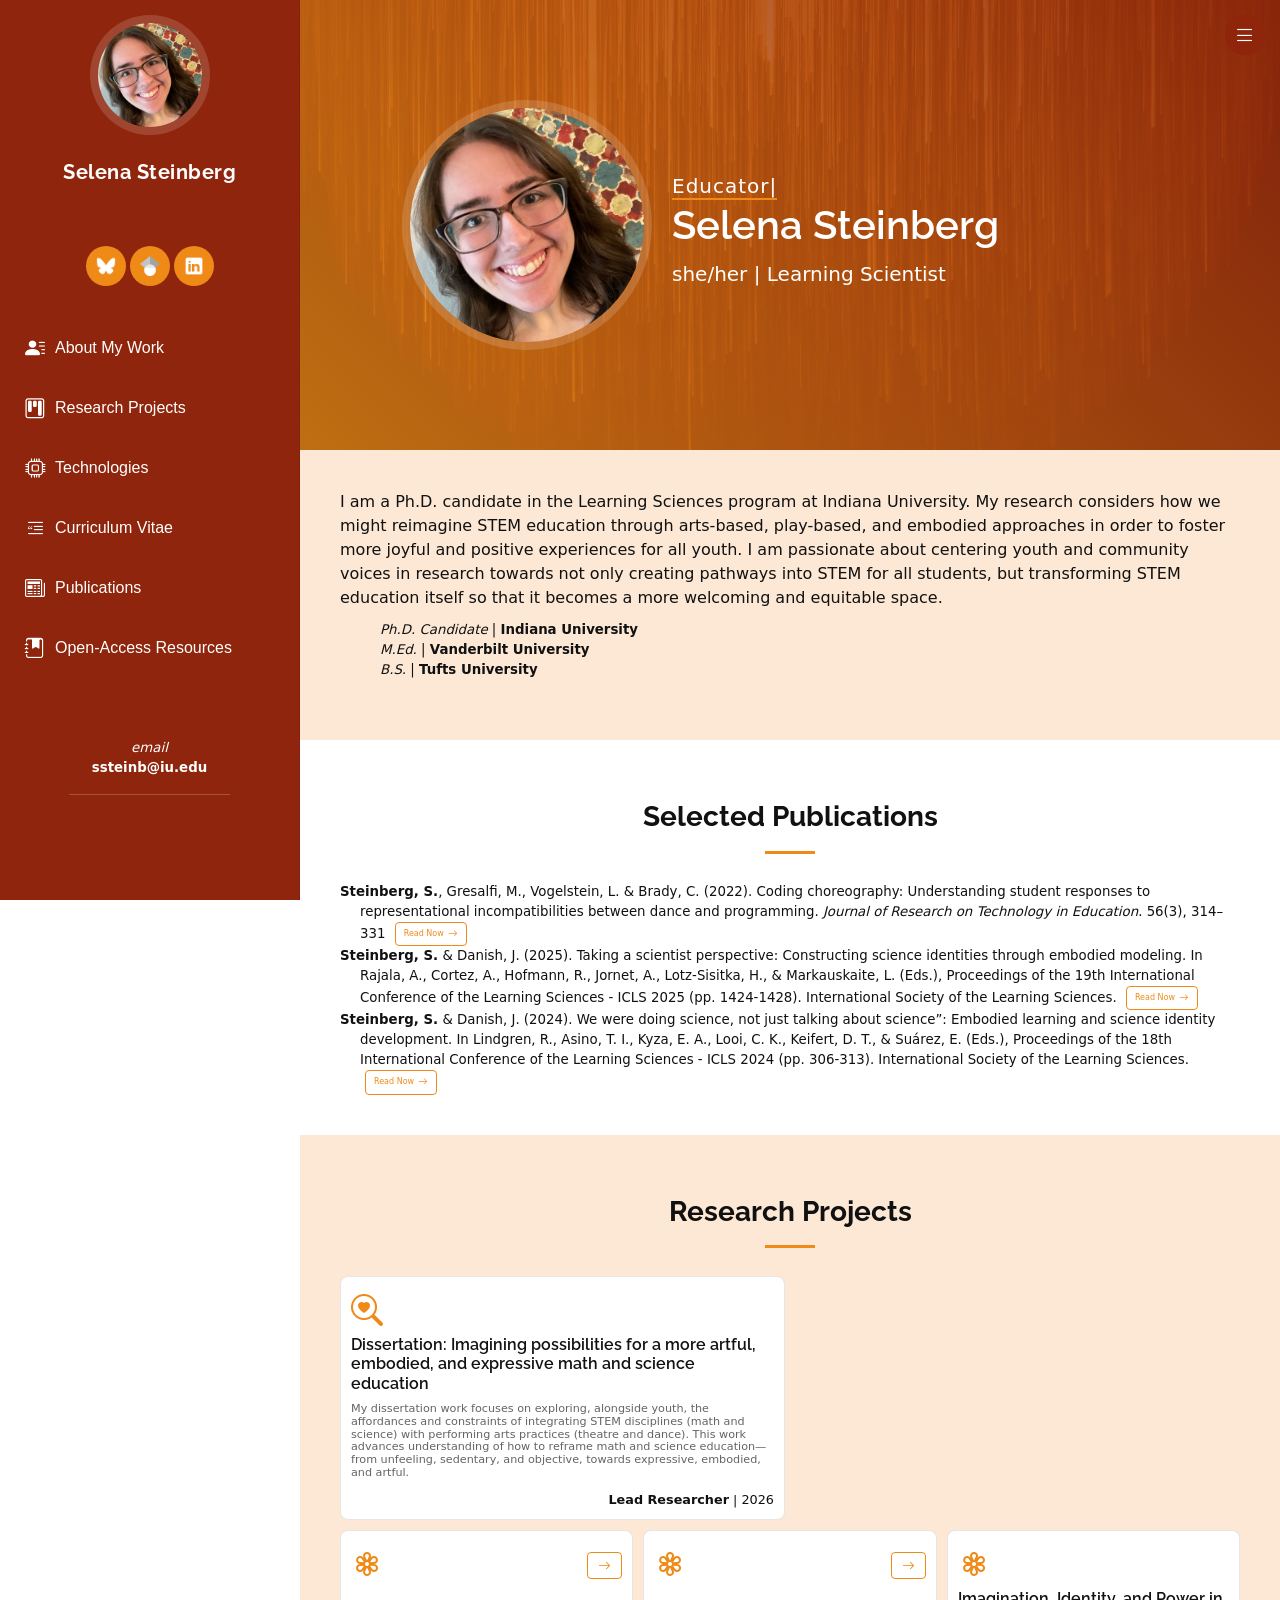
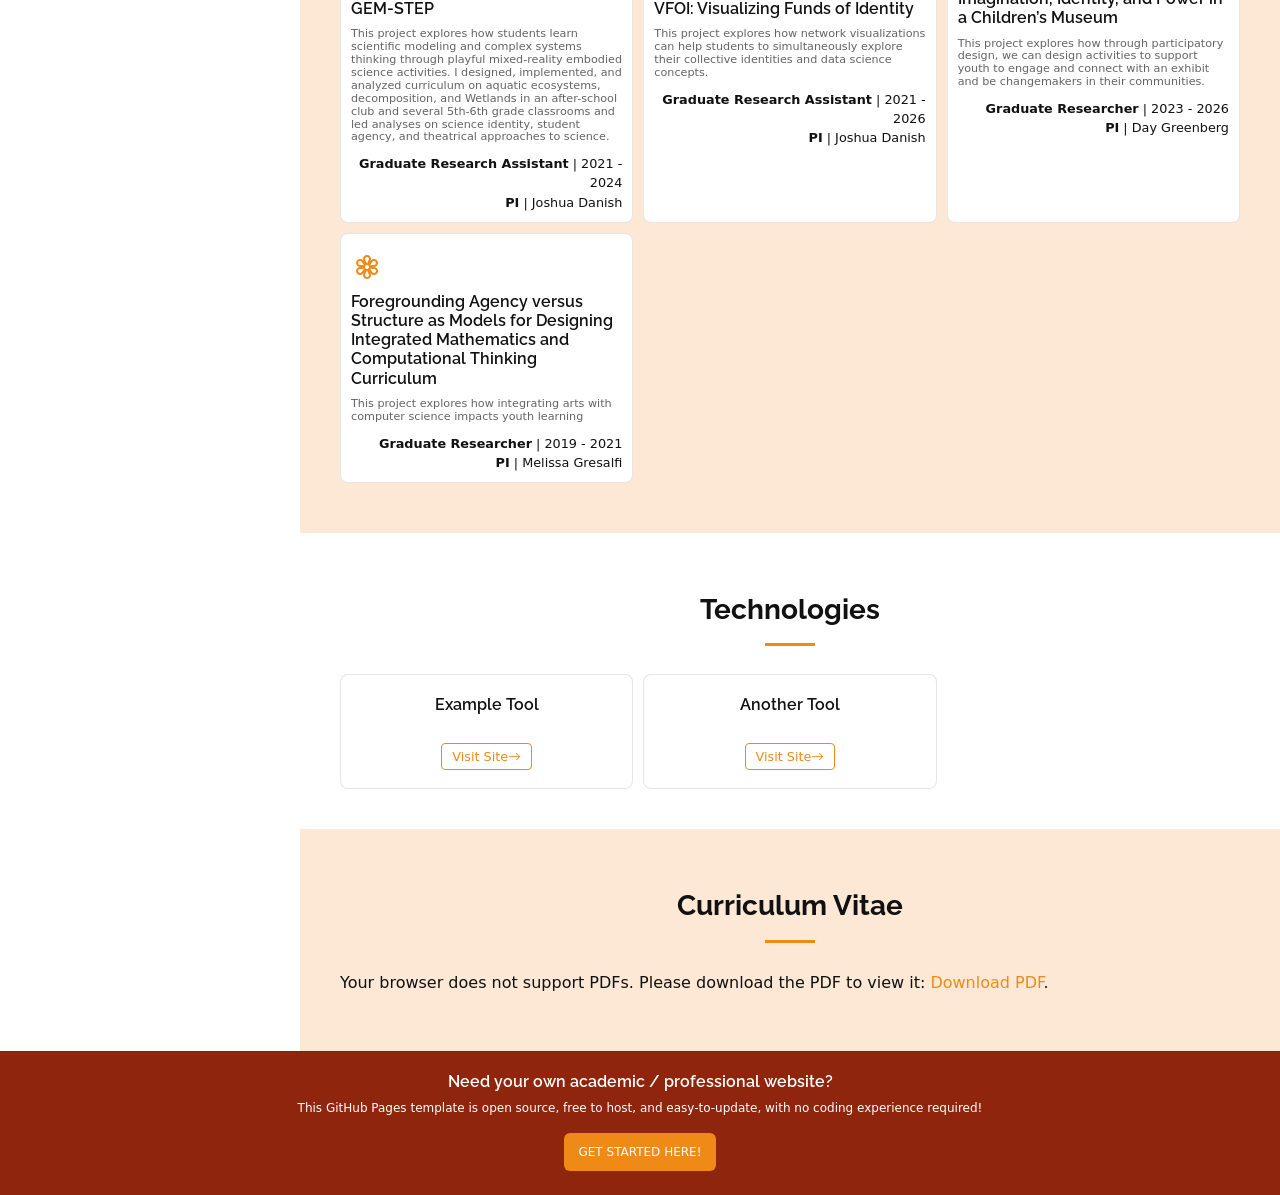
==== commit c1c70a91: "fixing profile pic shit" ====
--- a/index.html
+++ b/index.html
@@ -59,7 +59,7 @@
 
   <div class="container" data-aos="fade-up" data-aos-delay="100">
     <div class="headshot-container">
-      <img src="assets/img/profile-headshot.png" alt="">
+      <img src="assets/img/profile-headshot.jpeg" alt="">
     </div>
     <div class="text-container">
       <p><span class="typed"></span></p>
